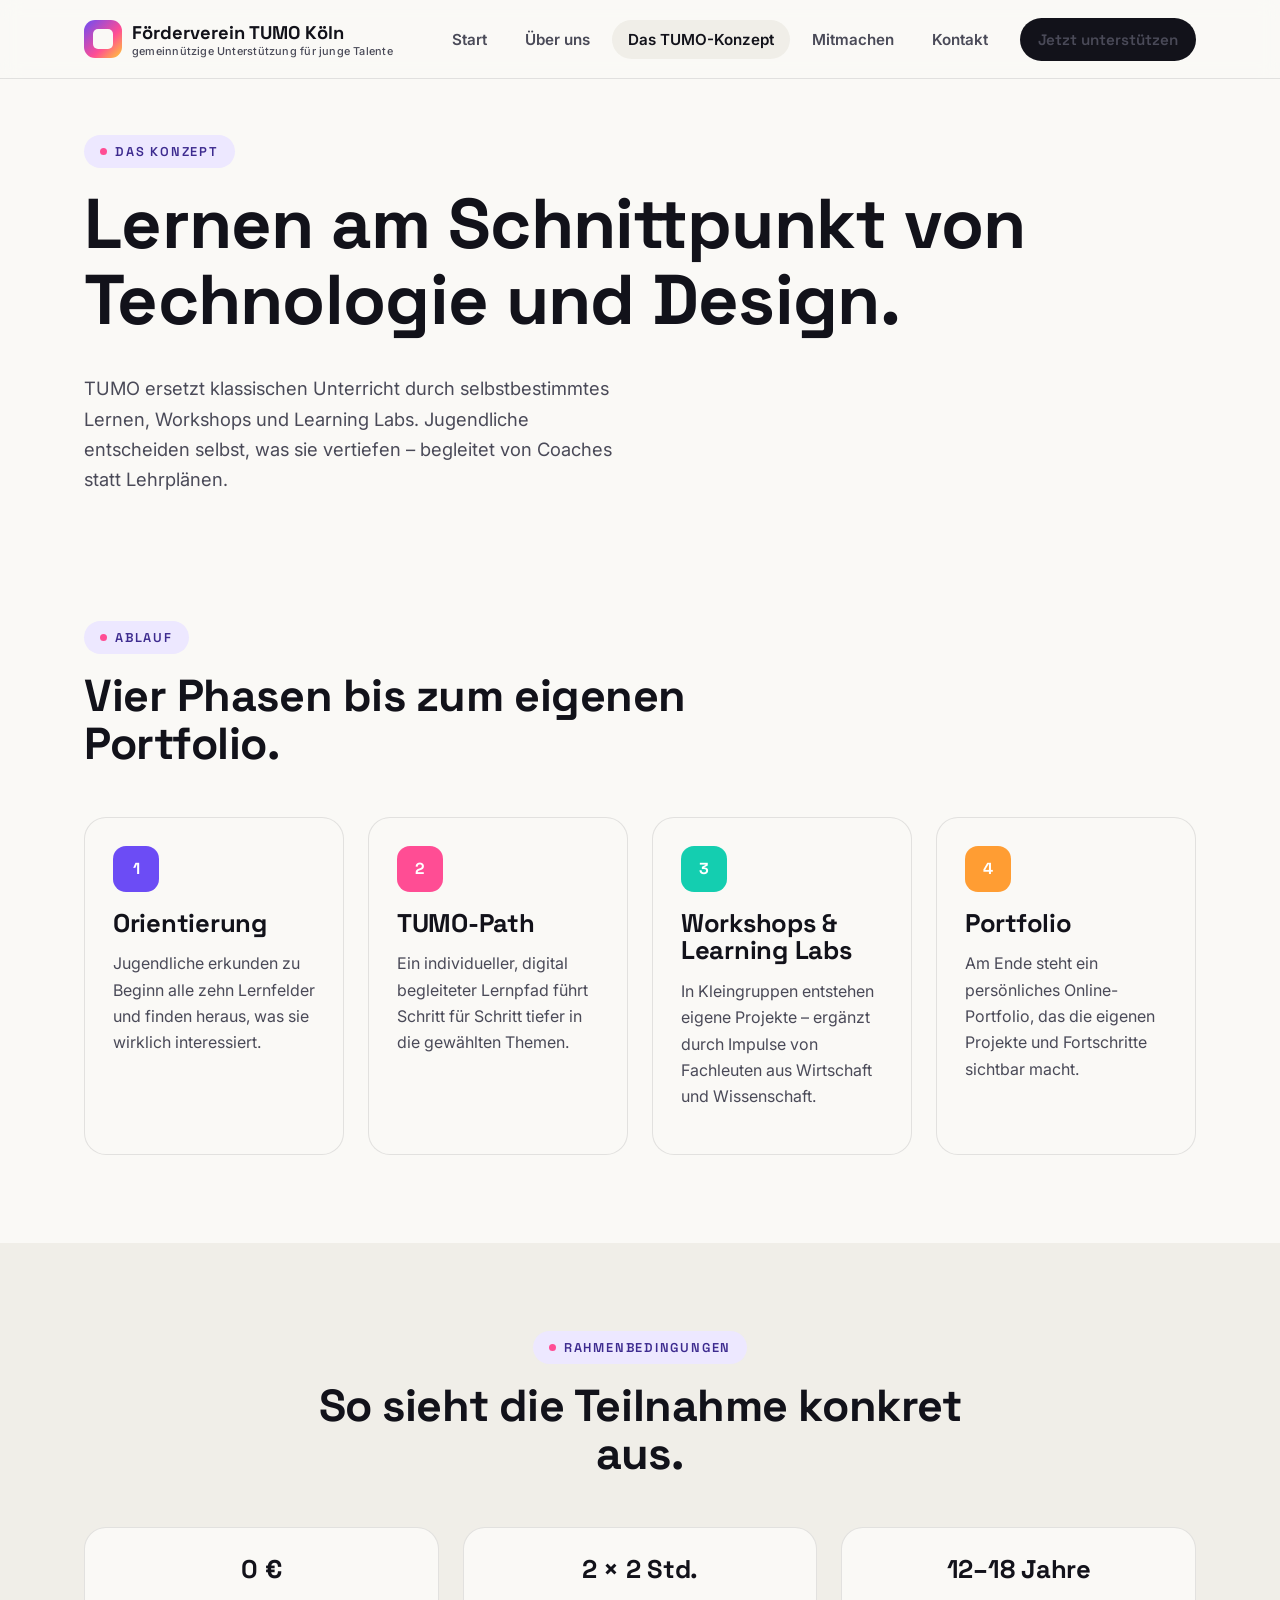
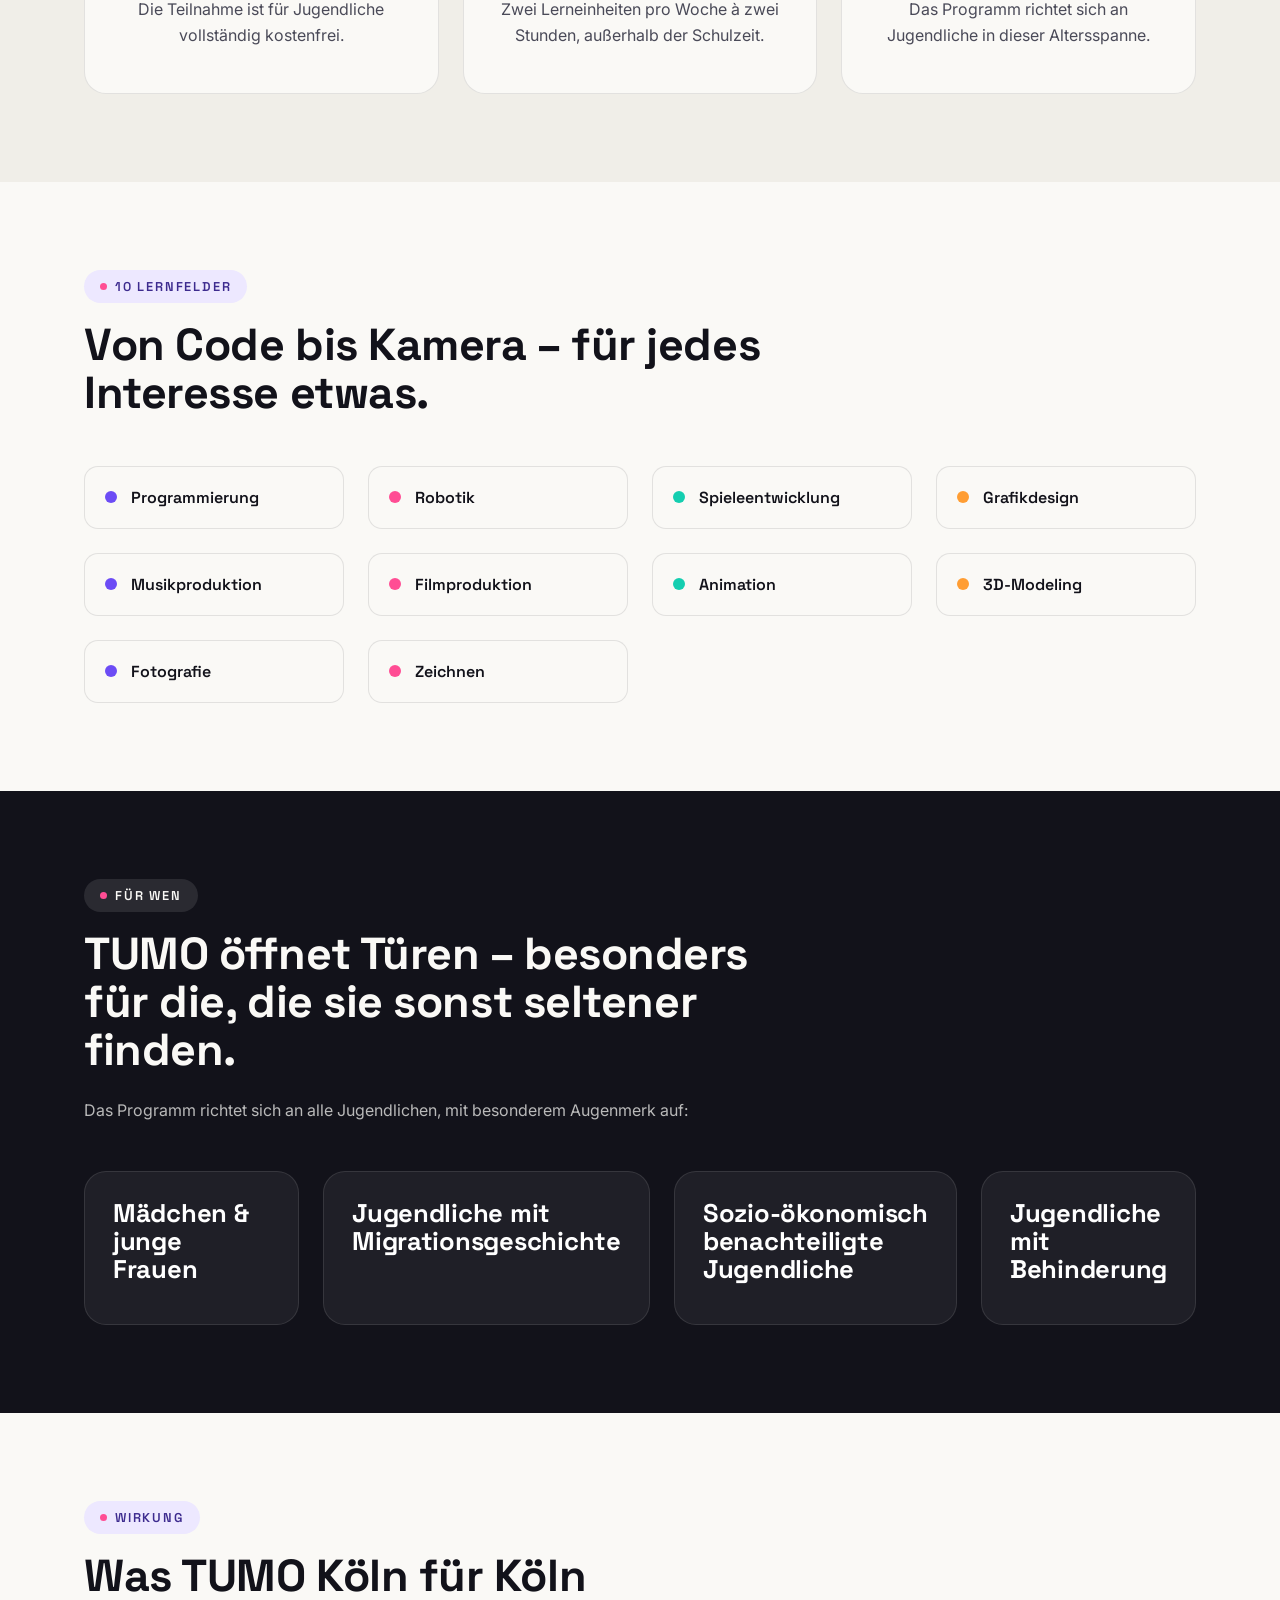
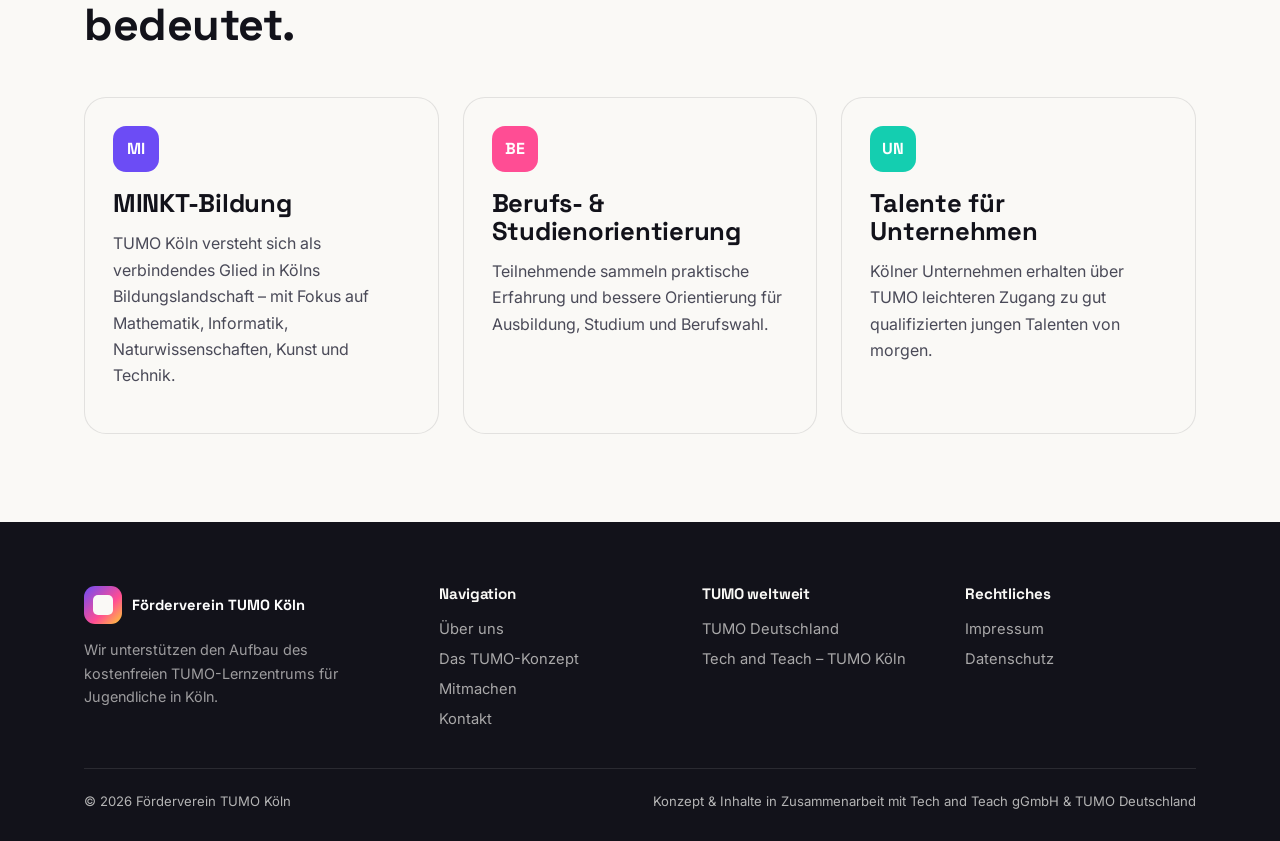
==== angebot.html @ 78b3e626 "Initial version: Förderverein TUMO Köln website Neue Website als Ersatz für die bisherige Elementor/" ====
<!doctype html>
<html lang="de">
<head>
<meta charset="UTF-8">
<meta name="viewport" content="width=device-width, initial-scale=1">
<title>Das TUMO-Konzept – Förderverein TUMO Köln</title>
<meta name="description" content="So funktioniert TUMO: Orientierungsphase, individueller Lernpfad, Workshops, Learning Labs und Portfolio – kostenfrei für Jugendliche von 12 bis 18.">
<link rel="preconnect" href="https://fonts.googleapis.com">
<link rel="preconnect" href="https://fonts.gstatic.com" crossorigin>
<link href="https://fonts.googleapis.com/css2?family=Space+Grotesk:wght@500;700&family=Inter:wght@400;500;600;700&display=swap" rel="stylesheet">
<link rel="stylesheet" href="css/style.css">
</head>
<body>

<header class="site-header">
  <div class="container">
    <a href="index.html" class="brand">
      <span class="brand-mark" aria-hidden="true"></span>
      <span>Förderverein TUMO Köln<small>gemeinnützige Unterstützung für junge Talente</small></span>
    </a>
    <nav class="main-nav" id="main-nav">
      <a href="index.html">Start</a>
      <a href="ueber-uns.html">Über uns</a>
      <a href="angebot.html" aria-current="page">Das TUMO-Konzept</a>
      <a href="mitmachen.html">Mitmachen</a>
      <a href="kontakt.html">Kontakt</a>
      <div class="nav-cta">
        <a href="mitmachen.html#spenden" class="btn btn-primary">Jetzt unterstützen</a>
      </div>
    </nav>
    <button class="nav-toggle" aria-label="Menü öffnen" aria-expanded="false">
      <span></span><span></span><span></span>
    </button>
  </div>
</header>

<main>

  <section class="page-hero">
    <div class="container">
      <span class="eyebrow">Das Konzept</span>
      <h1>Lernen am Schnittpunkt von Technologie und Design.</h1>
      <p class="hero-lead">TUMO ersetzt klassischen Unterricht durch selbstbestimmtes Lernen, Workshops und
        Learning Labs. Jugendliche entscheiden selbst, was sie vertiefen – begleitet von Coaches statt
        Lehrplänen.</p>
    </div>
  </section>

  <section>
    <div class="container">
      <div class="section-head">
        <span class="eyebrow">Ablauf</span>
        <h2>Vier Phasen bis zum eigenen Portfolio.</h2>
      </div>
      <div class="grid grid-4">
        <div class="card">
          <div class="icon swatch-1">1</div>
          <h3>Orientierung</h3>
          <p>Jugendliche erkunden zu Beginn alle zehn Lernfelder und finden heraus, was sie wirklich
            interessiert.</p>
        </div>
        <div class="card">
          <div class="icon swatch-2">2</div>
          <h3>TUMO-Path</h3>
          <p>Ein individueller, digital begleiteter Lernpfad führt Schritt für Schritt tiefer in die
            gewählten Themen.</p>
        </div>
        <div class="card">
          <div class="icon swatch-3">3</div>
          <h3>Workshops &amp; Learning Labs</h3>
          <p>In Kleingruppen entstehen eigene Projekte – ergänzt durch Impulse von Fachleuten aus Wirtschaft
            und Wissenschaft.</p>
        </div>
        <div class="card">
          <div class="icon swatch-4">4</div>
          <h3>Portfolio</h3>
          <p>Am Ende steht ein persönliches Online-Portfolio, das die eigenen Projekte und Fortschritte
            sichtbar macht.</p>
        </div>
      </div>
    </div>
  </section>

  <section class="section-alt">
    <div class="container">
      <div class="section-head center">
        <span class="eyebrow">Rahmenbedingungen</span>
        <h2>So sieht die Teilnahme konkret aus.</h2>
      </div>
      <div class="grid grid-3">
        <div class="card text-center">
          <h3>0 €</h3>
          <p>Die Teilnahme ist für Jugendliche vollständig kostenfrei.</p>
        </div>
        <div class="card text-center">
          <h3>2 × 2 Std.</h3>
          <p>Zwei Lerneinheiten pro Woche à zwei Stunden, außerhalb der Schulzeit.</p>
        </div>
        <div class="card text-center">
          <h3>12–18 Jahre</h3>
          <p>Das Programm richtet sich an Jugendliche in dieser Altersspanne.</p>
        </div>
      </div>
    </div>
  </section>

  <section>
    <div class="container">
      <div class="section-head">
        <span class="eyebrow">10 Lernfelder</span>
        <h2>Von Code bis Kamera – für jedes Interesse etwas.</h2>
      </div>
      <div class="grid grid-4">
        <div class="field-card"><span class="dot" style="background:var(--purple)"></span>Programmierung</div>
        <div class="field-card"><span class="dot" style="background:var(--pink)"></span>Robotik</div>
        <div class="field-card"><span class="dot" style="background:var(--teal)"></span>Spieleentwicklung</div>
        <div class="field-card"><span class="dot" style="background:#ff9d33"></span>Grafikdesign</div>
        <div class="field-card"><span class="dot" style="background:var(--purple)"></span>Musikproduktion</div>
        <div class="field-card"><span class="dot" style="background:var(--pink)"></span>Filmproduktion</div>
        <div class="field-card"><span class="dot" style="background:var(--teal)"></span>Animation</div>
        <div class="field-card"><span class="dot" style="background:#ff9d33"></span>3D-Modeling</div>
        <div class="field-card"><span class="dot" style="background:var(--purple)"></span>Fotografie</div>
        <div class="field-card"><span class="dot" style="background:var(--pink)"></span>Zeichnen</div>
      </div>
    </div>
  </section>

  <section class="section-dark">
    <div class="container">
      <div class="section-head">
        <span class="eyebrow">Für wen</span>
        <h2>TUMO öffnet Türen – besonders für die, die sie sonst seltener finden.</h2>
        <p>Das Programm richtet sich an alle Jugendlichen, mit besonderem Augenmerk auf:</p>
      </div>
      <div class="grid grid-4">
        <div class="card" style="background:rgba(255,255,255,0.06);border-color:rgba(255,255,255,0.1);">
          <h3 style="color:#fff;">Mädchen &amp; junge Frauen</h3>
        </div>
        <div class="card" style="background:rgba(255,255,255,0.06);border-color:rgba(255,255,255,0.1);">
          <h3 style="color:#fff;">Jugendliche mit Migrationsgeschichte</h3>
        </div>
        <div class="card" style="background:rgba(255,255,255,0.06);border-color:rgba(255,255,255,0.1);">
          <h3 style="color:#fff;">Sozio-ökonomisch benachteiligte Jugendliche</h3>
        </div>
        <div class="card" style="background:rgba(255,255,255,0.06);border-color:rgba(255,255,255,0.1);">
          <h3 style="color:#fff;">Jugendliche mit Behinderung</h3>
        </div>
      </div>
    </div>
  </section>

  <section>
    <div class="container">
      <div class="section-head">
        <span class="eyebrow">Wirkung</span>
        <h2>Was TUMO Köln für Köln bedeutet.</h2>
      </div>
      <div class="grid grid-3">
        <div class="card">
          <div class="icon swatch-1">MI</div>
          <h3>MINKT-Bildung</h3>
          <p>TUMO Köln versteht sich als verbindendes Glied in Kölns Bildungslandschaft – mit Fokus auf
            Mathematik, Informatik, Naturwissenschaften, Kunst und Technik.</p>
        </div>
        <div class="card">
          <div class="icon swatch-2">BE</div>
          <h3>Berufs- &amp; Studienorientierung</h3>
          <p>Teilnehmende sammeln praktische Erfahrung und bessere Orientierung für Ausbildung, Studium und
            Berufswahl.</p>
        </div>
        <div class="card">
          <div class="icon swatch-3">UN</div>
          <h3>Talente für Unternehmen</h3>
          <p>Kölner Unternehmen erhalten über TUMO leichteren Zugang zu gut qualifizierten jungen Talenten
            von morgen.</p>
        </div>
      </div>
    </div>
  </section>

</main>

<footer class="site-footer">
  <div class="container">
    <div class="footer-grid">
      <div>
        <a href="index.html" class="brand" style="color:#fff;margin-bottom:14px;">
          <span class="brand-mark" aria-hidden="true"></span>
          <span>Förderverein TUMO Köln</span>
        </a>
        <p style="color:rgba(250,249,246,0.6);font-size:0.9rem;max-width:32ch;">
          Wir unterstützen den Aufbau des kostenfreien TUMO-Lernzentrums für Jugendliche in Köln.
        </p>
      </div>
      <div>
        <h4>Navigation</h4>
        <ul>
          <li><a href="ueber-uns.html">Über uns</a></li>
          <li><a href="angebot.html">Das TUMO-Konzept</a></li>
          <li><a href="mitmachen.html">Mitmachen</a></li>
          <li><a href="kontakt.html">Kontakt</a></li>
        </ul>
      </div>
      <div>
        <h4>TUMO weltweit</h4>
        <ul>
          <li><a href="https://tumo.de/" target="_blank" rel="noopener">TUMO Deutschland</a></li>
          <li><a href="https://www.techandteach.de/tumo-koeln" target="_blank" rel="noopener">Tech and Teach – TUMO Köln</a></li>
        </ul>
      </div>
      <div>
        <h4>Rechtliches</h4>
        <ul>
          <li><a href="impressum.html">Impressum</a></li>
          <li><a href="datenschutz.html">Datenschutz</a></li>
        </ul>
      </div>
    </div>
    <div class="footer-bottom">
      <span>© <span data-year></span> Förderverein TUMO Köln</span>
      <span>Konzept &amp; Inhalte in Zusammenarbeit mit Tech and Teach gGmbH &amp; TUMO Deutschland</span>
    </div>
  </div>
</footer>

<script src="js/main.js"></script>
</body>
</html>
---- css/style.css ----
/* =========================================================
   Förderverein TUMO Köln – Design System
   ========================================================= */

:root {
  --ink: #12121a;
  --ink-soft: #4a4a58;
  --paper: #faf9f6;
  --paper-alt: #f0eee8;
  --purple: #6c4cf5;
  --purple-deep: #3d2b8f;
  --pink: #ff4d94;
  --yellow: #ffcc33;
  --teal: #14ceb0;
  --line: rgba(18, 18, 26, 0.1);
  --radius: 22px;
  --radius-sm: 14px;
  --shadow: 0 18px 40px -18px rgba(18, 18, 26, 0.35);
  --container: 1160px;
  --ff-display: "Space Grotesk", "Segoe UI", sans-serif;
  --ff-body: "Inter", "Segoe UI", sans-serif;
}

* {
  box-sizing: border-box;
}

html {
  scroll-behavior: smooth;
}

body {
  margin: 0;
  font-family: var(--ff-body);
  color: var(--ink);
  background: var(--paper);
  -webkit-font-smoothing: antialiased;
  overflow-x: hidden;
}

img {
  max-width: 100%;
  display: block;
}

a {
  color: inherit;
}

h1, h2, h3, h4 {
  font-family: var(--ff-display);
  line-height: 1.08;
  margin: 0 0 0.5em;
  letter-spacing: -0.01em;
}

h1 { font-size: clamp(2.4rem, 5.5vw, 4.4rem); }
h2 { font-size: clamp(1.9rem, 3.6vw, 2.8rem); }
h3 { font-size: clamp(1.25rem, 2vw, 1.6rem); }

p {
  line-height: 1.65;
  color: var(--ink-soft);
  margin: 0 0 1em;
}

.container {
  max-width: var(--container);
  margin: 0 auto;
  padding: 0 24px;
}

.eyebrow {
  display: inline-flex;
  align-items: center;
  gap: 8px;
  font-family: var(--ff-display);
  font-size: 0.8rem;
  font-weight: 600;
  text-transform: uppercase;
  letter-spacing: 0.14em;
  color: var(--purple-deep);
  background: #ede8ff;
  padding: 8px 16px;
  border-radius: 999px;
  margin-bottom: 18px;
}

.eyebrow::before {
  content: "";
  width: 7px;
  height: 7px;
  border-radius: 50%;
  background: var(--pink);
}

/* ---------- Buttons ---------- */

.btn {
  display: inline-flex;
  align-items: center;
  justify-content: center;
  gap: 8px;
  font-family: var(--ff-display);
  font-weight: 600;
  font-size: 1rem;
  padding: 15px 28px;
  border-radius: 999px;
  text-decoration: none;
  border: 2px solid transparent;
  cursor: pointer;
  transition: transform 0.18s ease, box-shadow 0.18s ease, background 0.18s ease, color 0.18s ease;
}

.btn-primary {
  background: var(--ink);
  color: var(--paper);
}
.btn-primary:hover {
  transform: translateY(-2px);
  box-shadow: var(--shadow);
  background: var(--purple);
}

.btn-secondary {
  background: transparent;
  color: var(--ink);
  border-color: var(--ink);
}
.btn-secondary:hover {
  transform: translateY(-2px);
  background: var(--ink);
  color: var(--paper);
}

.btn-light {
  background: var(--paper);
  color: var(--ink);
}
.btn-light:hover {
  transform: translateY(-2px);
  background: var(--yellow);
}

/* ---------- Header ---------- */

.site-header {
  position: sticky;
  top: 0;
  z-index: 100;
  background: rgba(250, 249, 246, 0.85);
  backdrop-filter: blur(10px);
  border-bottom: 1px solid var(--line);
}

.site-header .container {
  display: flex;
  align-items: center;
  justify-content: space-between;
  height: 78px;
}

.brand {
  display: flex;
  align-items: center;
  gap: 10px;
  text-decoration: none;
  font-family: var(--ff-display);
  font-weight: 700;
  font-size: 1.15rem;
  color: var(--ink);
}

.brand-mark {
  width: 38px;
  height: 38px;
  border-radius: 11px;
  background: linear-gradient(135deg, var(--purple), var(--pink) 60%, var(--yellow));
  position: relative;
  flex-shrink: 0;
}
.brand-mark::after {
  content: "";
  position: absolute;
  inset: 9px;
  border-radius: 5px;
  background: var(--paper);
}

.brand small {
  display: block;
  font-family: var(--ff-body);
  font-weight: 500;
  font-size: 0.68rem;
  color: var(--ink-soft);
  letter-spacing: 0.02em;
}

.main-nav {
  display: flex;
  align-items: center;
  gap: 6px;
}

.main-nav a {
  text-decoration: none;
  font-weight: 600;
  font-size: 0.95rem;
  color: var(--ink-soft);
  padding: 10px 16px;
  border-radius: 999px;
  transition: background 0.15s ease, color 0.15s ease;
}

.main-nav a:hover,
.main-nav a[aria-current="page"] {
  background: var(--paper-alt);
  color: var(--ink);
}

.nav-cta {
  margin-left: 10px;
}

.nav-toggle {
  display: none;
  background: none;
  border: none;
  cursor: pointer;
  padding: 8px;
}

.nav-toggle span {
  display: block;
  width: 24px;
  height: 2px;
  background: var(--ink);
  margin: 5px 0;
  transition: transform 0.2s ease, opacity 0.2s ease;
}

@media (max-width: 900px) {
  .nav-toggle {
    display: block;
  }
  .main-nav {
    position: fixed;
    inset: 78px 0 0 0;
    background: var(--paper);
    flex-direction: column;
    align-items: stretch;
    padding: 20px 24px 40px;
    gap: 4px;
    transform: translateY(-8px);
    opacity: 0;
    pointer-events: none;
    transition: opacity 0.2s ease, transform 0.2s ease;
  }
  .main-nav.is-open {
    opacity: 1;
    transform: translateY(0);
    pointer-events: auto;
  }
  .main-nav a {
    padding: 14px 12px;
    font-size: 1.1rem;
    border-bottom: 1px solid var(--line);
    border-radius: 0;
  }
  .nav-cta {
    margin: 14px 0 0;
  }
  .nav-cta .btn {
    width: 100%;
  }
}

/* ---------- Hero ---------- */

.hero {
  position: relative;
  padding: 76px 0 100px;
  overflow: hidden;
}

.hero-blob {
  position: absolute;
  border-radius: 50%;
  filter: blur(50px);
  opacity: 0.55;
  z-index: 0;
}
.hero-blob.b1 { width: 420px; height: 420px; background: var(--purple); top: -180px; right: -120px; }
.hero-blob.b2 { width: 320px; height: 320px; background: var(--yellow); bottom: -140px; left: -100px; opacity: 0.4; }
.hero-blob.b3 { width: 260px; height: 260px; background: var(--teal); top: 220px; right: 10%; opacity: 0.3; }

.hero-inner {
  position: relative;
  z-index: 1;
  display: grid;
  grid-template-columns: 1.1fr 0.9fr;
  gap: 48px;
  align-items: center;
}

@media (max-width: 900px) {
  .hero-inner {
    grid-template-columns: 1fr;
  }
}

.hero h1 span {
  background: linear-gradient(100deg, var(--purple), var(--pink));
  -webkit-background-clip: text;
  background-clip: text;
  color: transparent;
}

.hero-lead {
  font-size: 1.15rem;
  max-width: 46ch;
}

.hero-actions {
  display: flex;
  flex-wrap: wrap;
  gap: 14px;
  margin-top: 28px;
}

.hero-stats {
  display: flex;
  gap: 28px;
  margin-top: 44px;
  flex-wrap: wrap;
}

.hero-stat strong {
  display: block;
  font-family: var(--ff-display);
  font-size: 1.8rem;
}

.hero-stat span {
  font-size: 0.85rem;
  color: var(--ink-soft);
}

.hero-card {
  background: var(--ink);
  color: var(--paper);
  border-radius: var(--radius);
  padding: 32px;
  box-shadow: var(--shadow);
  position: relative;
}

.hero-card .tag {
  display: inline-block;
  font-size: 0.75rem;
  font-weight: 700;
  text-transform: uppercase;
  letter-spacing: 0.1em;
  background: var(--pink);
  padding: 5px 12px;
  border-radius: 999px;
  margin-bottom: 16px;
}

.hero-card ul {
  list-style: none;
  margin: 20px 0 0;
  padding: 0;
  display: grid;
  gap: 12px;
}

.hero-card li {
  display: flex;
  align-items: center;
  gap: 12px;
  font-weight: 500;
  font-size: 0.95rem;
  padding: 10px 12px;
  background: rgba(255,255,255,0.06);
  border-radius: var(--radius-sm);
}

.hero-card li em {
  font-style: normal;
  width: 30px;
  height: 30px;
  border-radius: 9px;
  display: flex;
  align-items: center;
  justify-content: center;
  font-family: var(--ff-display);
  font-weight: 700;
  flex-shrink: 0;
}

/* ---------- Sections ---------- */

section {
  padding: 88px 0;
}

.section-alt {
  background: var(--paper-alt);
}

.section-dark {
  background: var(--ink);
  color: var(--paper);
}
.section-dark p { color: rgba(250,249,246,0.72); }
.section-dark .eyebrow { background: rgba(255,255,255,0.1); color: var(--paper); }

.section-head {
  max-width: 720px;
  margin: 0 0 48px;
}

.section-head.center {
  margin-left: auto;
  margin-right: auto;
  text-align: center;
}

/* ---------- Grids & Cards ---------- */

.grid {
  display: grid;
  gap: 24px;
}

.grid-3 { grid-template-columns: repeat(3, 1fr); }
.grid-2 { grid-template-columns: repeat(2, 1fr); }
.grid-4 { grid-template-columns: repeat(4, 1fr); }

@media (max-width: 900px) {
  .grid-3, .grid-4 { grid-template-columns: repeat(2, 1fr); }
}
@media (max-width: 620px) {
  .grid-3, .grid-4, .grid-2 { grid-template-columns: 1fr; }
}

.card {
  background: var(--paper);
  border-radius: var(--radius);
  padding: 28px;
  border: 1px solid var(--line);
  transition: transform 0.2s ease, box-shadow 0.2s ease;
}

.card:hover {
  transform: translateY(-4px);
  box-shadow: var(--shadow);
}

.card .icon {
  width: 46px;
  height: 46px;
  border-radius: 13px;
  display: flex;
  align-items: center;
  justify-content: center;
  font-family: var(--ff-display);
  font-weight: 700;
  color: #fff;
  margin-bottom: 18px;
}

.swatch-1 { background: var(--purple); }
.swatch-2 { background: var(--pink); }
.swatch-3 { background: var(--teal); }
.swatch-4 { background: #ff9d33; }

.field-card {
  background: var(--paper);
  border: 1px solid var(--line);
  border-radius: var(--radius-sm);
  padding: 20px;
  display: flex;
  align-items: center;
  gap: 14px;
  font-weight: 600;
  font-family: var(--ff-display);
}

.field-card .dot {
  width: 12px;
  height: 12px;
  border-radius: 50%;
  flex-shrink: 0;
}

/* ---------- Timeline ---------- */

.timeline {
  position: relative;
  margin-top: 40px;
  padding-left: 28px;
  border-left: 2px solid var(--line);
  display: grid;
  gap: 36px;
}

.timeline-item {
  position: relative;
}

.timeline-item::before {
  content: "";
  position: absolute;
  left: -35px;
  top: 4px;
  width: 14px;
  height: 14px;
  border-radius: 50%;
  background: var(--purple);
  border: 3px solid var(--paper);
  box-shadow: 0 0 0 2px var(--purple);
}

.timeline-item .when {
  font-family: var(--ff-display);
  font-weight: 700;
  color: var(--purple-deep);
  font-size: 0.9rem;
  text-transform: uppercase;
  letter-spacing: 0.06em;
  margin-bottom: 6px;
  display: block;
}

/* ---------- CTA banner ---------- */

.cta-banner {
  background: linear-gradient(120deg, var(--purple), var(--purple-deep));
  color: #fff;
  border-radius: var(--radius);
  padding: 56px;
  display: flex;
  align-items: center;
  justify-content: space-between;
  gap: 32px;
  flex-wrap: wrap;
}

.cta-banner h2 {
  margin: 0 0 6px;
}

.cta-banner p {
  color: rgba(255,255,255,0.8);
  margin: 0;
}

/* ---------- Footer ---------- */

.site-footer {
  background: var(--ink);
  color: rgba(250,249,246,0.7);
  padding: 64px 0 32px;
}

.footer-grid {
  display: grid;
  grid-template-columns: 1.4fr 1fr 1fr 1fr;
  gap: 32px;
  padding-bottom: 40px;
  border-bottom: 1px solid rgba(255,255,255,0.1);
}

@media (max-width: 760px) {
  .footer-grid { grid-template-columns: 1fr 1fr; }
}

.footer-grid h4 {
  color: var(--paper);
  font-size: 0.95rem;
  margin-bottom: 16px;
}

.footer-grid ul {
  list-style: none;
  padding: 0;
  margin: 0;
  display: grid;
  gap: 10px;
}

.footer-grid a {
  text-decoration: none;
  color: rgba(250,249,246,0.65);
  font-size: 0.92rem;
}
.footer-grid a:hover { color: #fff; }

.footer-bottom {
  display: flex;
  justify-content: space-between;
  align-items: center;
  flex-wrap: wrap;
  gap: 12px;
  padding-top: 24px;
  font-size: 0.82rem;
}

/* ---------- Utility ---------- */

.text-center { text-align: center; }
.mt-0 { margin-top: 0; }

.tag-list {
  display: flex;
  flex-wrap: wrap;
  gap: 10px;
  margin-top: 18px;
}

.tag-pill {
  background: var(--paper-alt);
  border: 1px solid var(--line);
  padding: 8px 14px;
  border-radius: 999px;
  font-size: 0.85rem;
  font-weight: 600;
}

.callout {
  background: #fff8e0;
  border: 1px solid #f3e0a0;
  border-radius: var(--radius-sm);
  padding: 20px 24px;
  font-size: 0.95rem;
}
.callout strong { color: var(--ink); }

.page-hero {
  padding: 56px 0 20px;
}

.two-col {
  display: grid;
  grid-template-columns: 1fr 1fr;
  gap: 40px;
  align-items: start;
}
@media (max-width: 820px) {
  .two-col { grid-template-columns: 1fr; }
}

table.legal {
  width: 100%;
  border-collapse: collapse;
  margin: 20px 0;
}
table.legal td {
  padding: 10px 0;
  border-bottom: 1px solid var(--line);
  vertical-align: top;
}
table.legal td:first-child {
  font-weight: 600;
  width: 220px;
  color: var(--ink);
}

.todo-flag {
  display: inline-block;
  background: var(--pink);
  color: #fff;
  font-size: 0.7rem;
  font-weight: 700;
  padding: 2px 8px;
  border-radius: 6px;
  margin-left: 8px;
  vertical-align: middle;
  text-transform: uppercase;
}
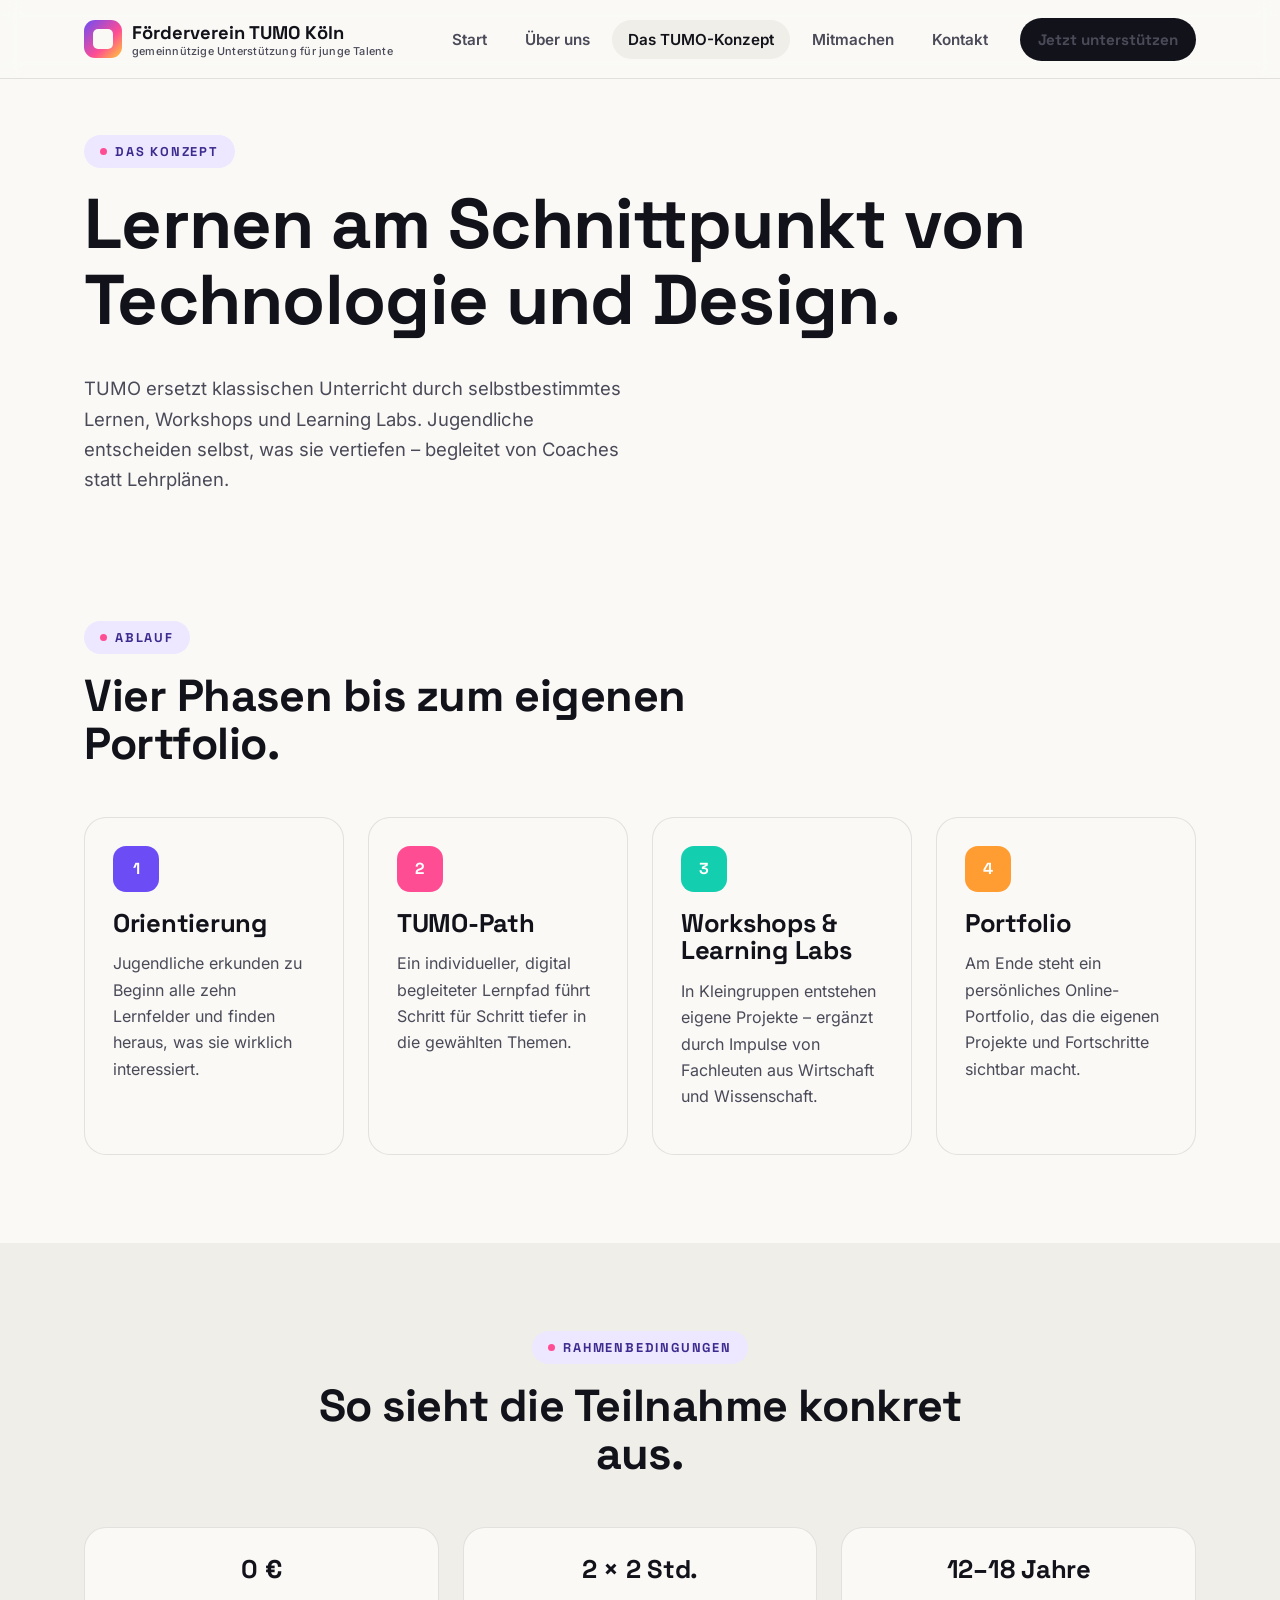
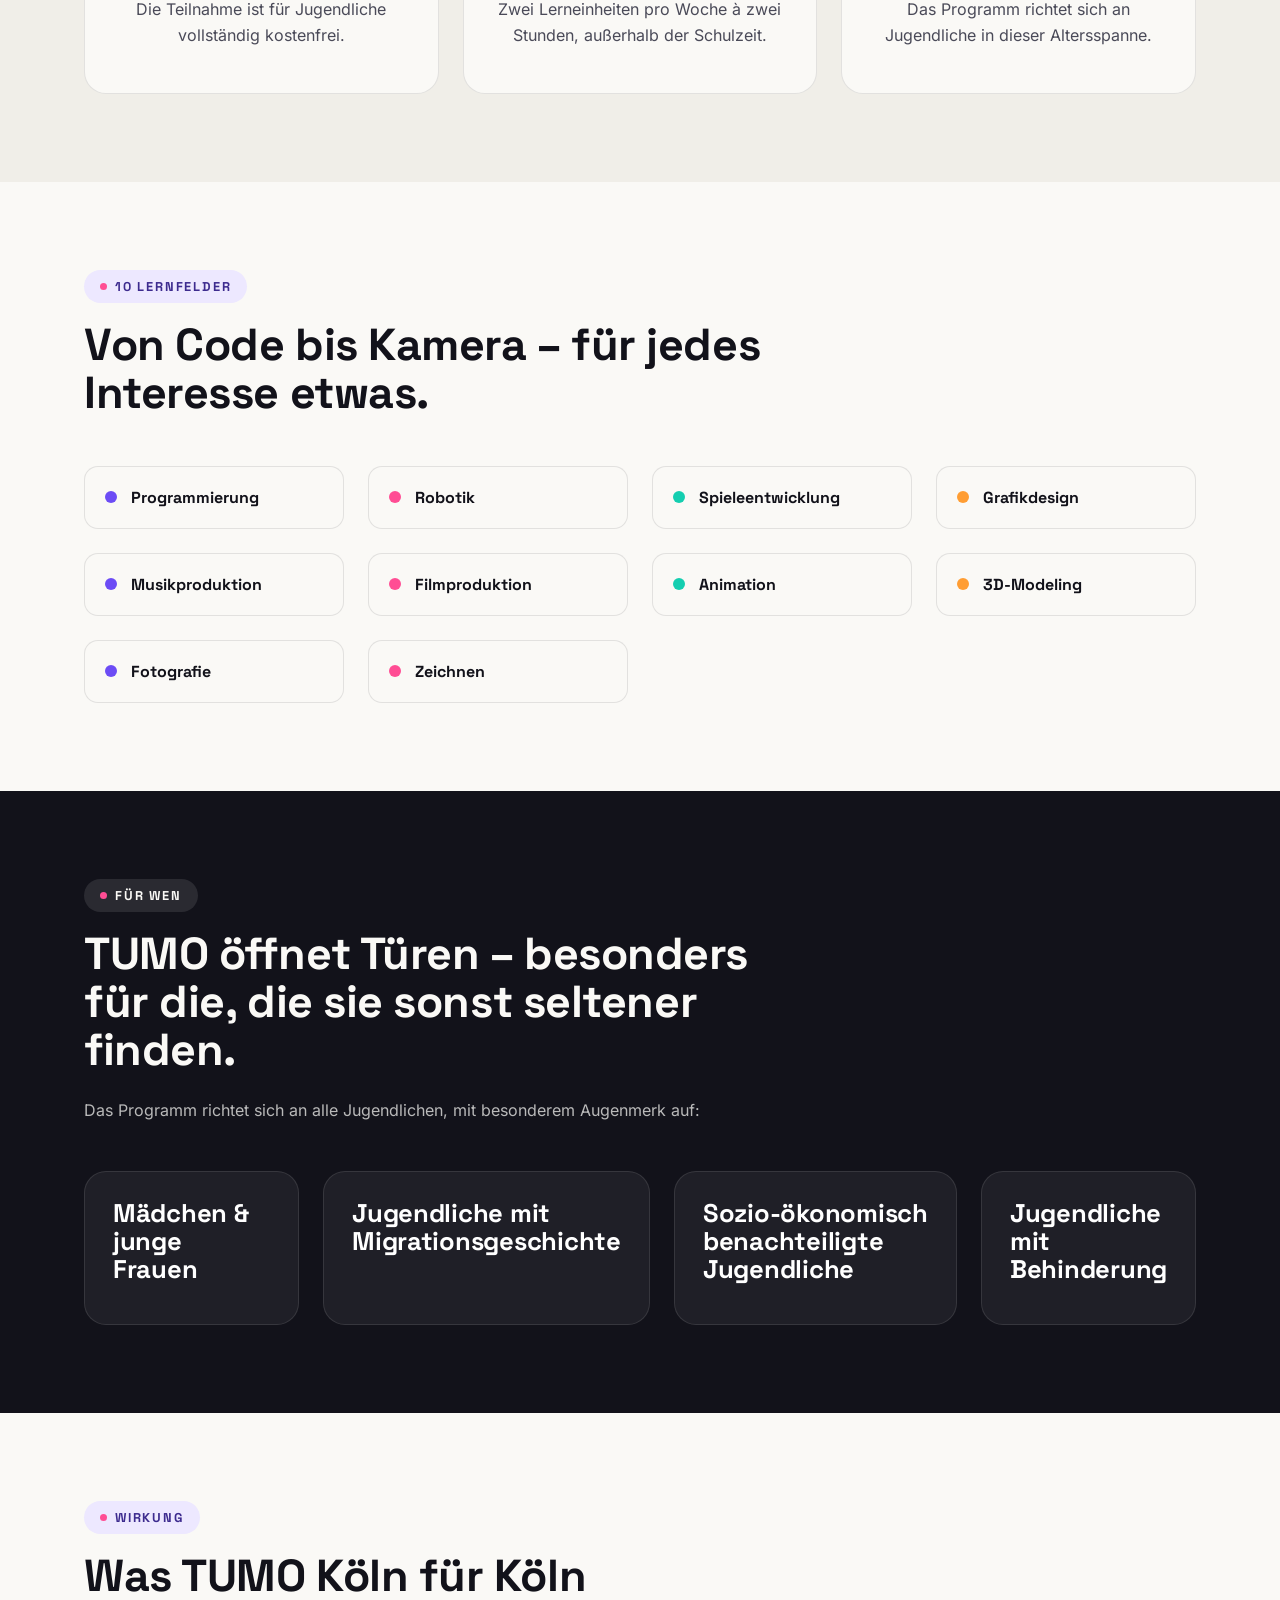
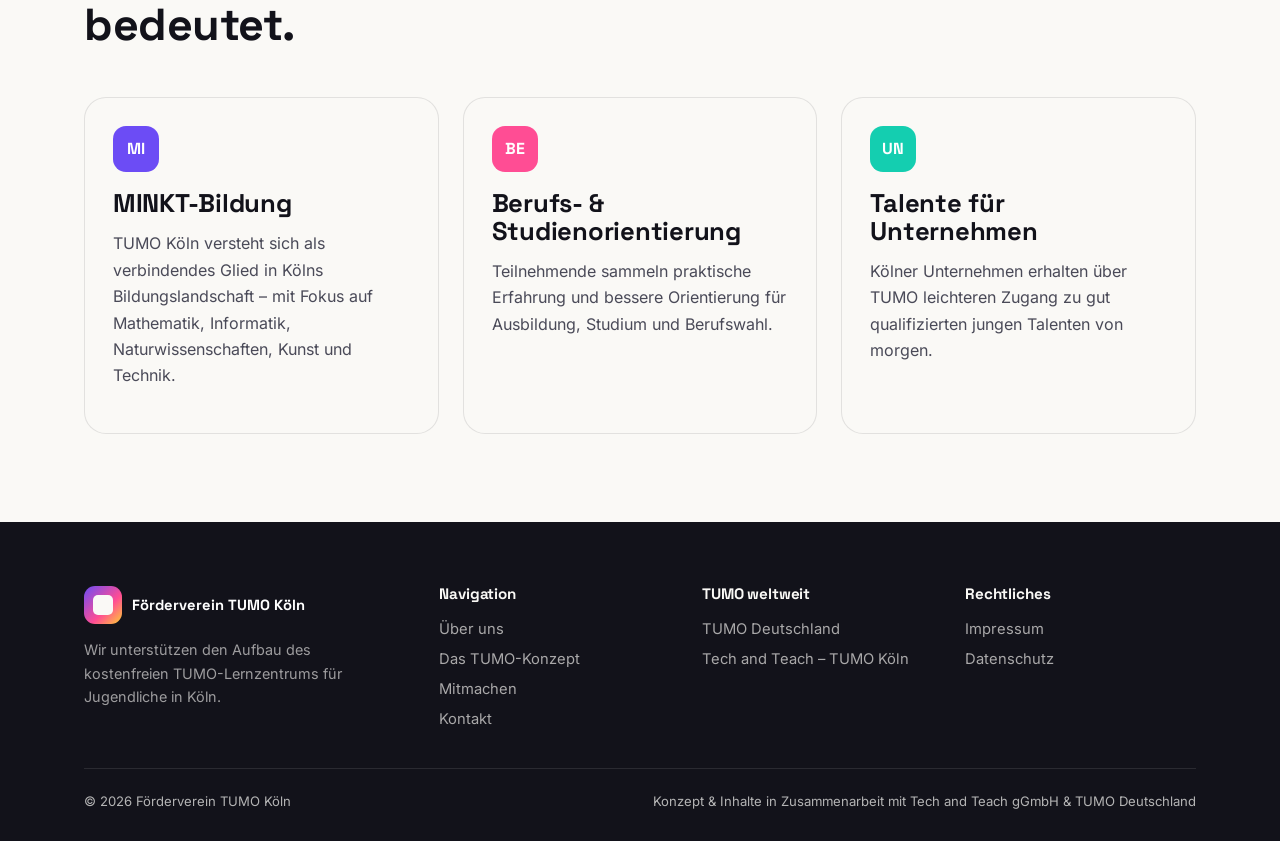
==== commit f20bdf25: "Kennzeichnung "Verein in Gründung", DDG/MStV, Schriften lokal - Platzhalter durch Hinweise ersetzt, " ====
--- a/angebot.html
+++ b/angebot.html
@@ -5,9 +5,6 @@
 <meta name="viewport" content="width=device-width, initial-scale=1">
 <title>Das TUMO-Konzept – Förderverein TUMO Köln</title>
 <meta name="description" content="So funktioniert TUMO: Orientierungsphase, individueller Lernpfad, Workshops, Learning Labs und Portfolio – kostenfrei für Jugendliche von 12 bis 18.">
-<link rel="preconnect" href="https://fonts.googleapis.com">
-<link rel="preconnect" href="https://fonts.gstatic.com" crossorigin>
-<link href="https://fonts.googleapis.com/css2?family=Space+Grotesk:wght@500;700&family=Inter:wght@400;500;600;700&display=swap" rel="stylesheet">
 <link rel="stylesheet" href="css/style.css">
 </head>
 <body>
--- a/css/style.css
+++ b/css/style.css
@@ -1,6 +1,116 @@
 /* =========================================================
    Förderverein TUMO Köln – Design System
    ========================================================= */
+
+/* Schriften lokal eingebunden (keine Verbindung zu Google-Servern) */
+
+@font-face {
+  font-family: "Inter";
+  font-style: normal;
+  font-weight: 400;
+  font-display: swap;
+  src: url("../assets/fonts/inter-latin-ext-400.woff2") format("woff2");
+  unicode-range: U+0100-02BA, U+02BD-02C5, U+02C7-02CC, U+02CE-02D7, U+02DD-02FF, U+0304, U+0308, U+0329, U+1D00-1DBF, U+1E00-1E9F, U+1EF2-1EFF, U+2020, U+20A0-20AB, U+20AD-20C0, U+2113, U+2C60-2C7F, U+A720-A7FF;
+}
+
+@font-face {
+  font-family: "Inter";
+  font-style: normal;
+  font-weight: 400;
+  font-display: swap;
+  src: url("../assets/fonts/inter-latin-400.woff2") format("woff2");
+  unicode-range: U+0000-00FF, U+0131, U+0152-0153, U+02BB-02BC, U+02C6, U+02DA, U+02DC, U+0304, U+0308, U+0329, U+2000-206F, U+20AC, U+2122, U+2191, U+2193, U+2212, U+2215, U+FEFF, U+FFFD;
+}
+
+@font-face {
+  font-family: "Inter";
+  font-style: normal;
+  font-weight: 500;
+  font-display: swap;
+  src: url("../assets/fonts/inter-latin-ext-500.woff2") format("woff2");
+  unicode-range: U+0100-02BA, U+02BD-02C5, U+02C7-02CC, U+02CE-02D7, U+02DD-02FF, U+0304, U+0308, U+0329, U+1D00-1DBF, U+1E00-1E9F, U+1EF2-1EFF, U+2020, U+20A0-20AB, U+20AD-20C0, U+2113, U+2C60-2C7F, U+A720-A7FF;
+}
+
+@font-face {
+  font-family: "Inter";
+  font-style: normal;
+  font-weight: 500;
+  font-display: swap;
+  src: url("../assets/fonts/inter-latin-500.woff2") format("woff2");
+  unicode-range: U+0000-00FF, U+0131, U+0152-0153, U+02BB-02BC, U+02C6, U+02DA, U+02DC, U+0304, U+0308, U+0329, U+2000-206F, U+20AC, U+2122, U+2191, U+2193, U+2212, U+2215, U+FEFF, U+FFFD;
+}
+
+@font-face {
+  font-family: "Inter";
+  font-style: normal;
+  font-weight: 600;
+  font-display: swap;
+  src: url("../assets/fonts/inter-latin-ext-600.woff2") format("woff2");
+  unicode-range: U+0100-02BA, U+02BD-02C5, U+02C7-02CC, U+02CE-02D7, U+02DD-02FF, U+0304, U+0308, U+0329, U+1D00-1DBF, U+1E00-1E9F, U+1EF2-1EFF, U+2020, U+20A0-20AB, U+20AD-20C0, U+2113, U+2C60-2C7F, U+A720-A7FF;
+}
+
+@font-face {
+  font-family: "Inter";
+  font-style: normal;
+  font-weight: 600;
+  font-display: swap;
+  src: url("../assets/fonts/inter-latin-600.woff2") format("woff2");
+  unicode-range: U+0000-00FF, U+0131, U+0152-0153, U+02BB-02BC, U+02C6, U+02DA, U+02DC, U+0304, U+0308, U+0329, U+2000-206F, U+20AC, U+2122, U+2191, U+2193, U+2212, U+2215, U+FEFF, U+FFFD;
+}
+
+@font-face {
+  font-family: "Inter";
+  font-style: normal;
+  font-weight: 700;
+  font-display: swap;
+  src: url("../assets/fonts/inter-latin-ext-700.woff2") format("woff2");
+  unicode-range: U+0100-02BA, U+02BD-02C5, U+02C7-02CC, U+02CE-02D7, U+02DD-02FF, U+0304, U+0308, U+0329, U+1D00-1DBF, U+1E00-1E9F, U+1EF2-1EFF, U+2020, U+20A0-20AB, U+20AD-20C0, U+2113, U+2C60-2C7F, U+A720-A7FF;
+}
+
+@font-face {
+  font-family: "Inter";
+  font-style: normal;
+  font-weight: 700;
+  font-display: swap;
+  src: url("../assets/fonts/inter-latin-700.woff2") format("woff2");
+  unicode-range: U+0000-00FF, U+0131, U+0152-0153, U+02BB-02BC, U+02C6, U+02DA, U+02DC, U+0304, U+0308, U+0329, U+2000-206F, U+20AC, U+2122, U+2191, U+2193, U+2212, U+2215, U+FEFF, U+FFFD;
+}
+
+@font-face {
+  font-family: "Space Grotesk";
+  font-style: normal;
+  font-weight: 500;
+  font-display: swap;
+  src: url("../assets/fonts/space-grotesk-latin-ext-500.woff2") format("woff2");
+  unicode-range: U+0100-02BA, U+02BD-02C5, U+02C7-02CC, U+02CE-02D7, U+02DD-02FF, U+0304, U+0308, U+0329, U+1D00-1DBF, U+1E00-1E9F, U+1EF2-1EFF, U+2020, U+20A0-20AB, U+20AD-20C0, U+2113, U+2C60-2C7F, U+A720-A7FF;
+}
+
+@font-face {
+  font-family: "Space Grotesk";
+  font-style: normal;
+  font-weight: 500;
+  font-display: swap;
+  src: url("../assets/fonts/space-grotesk-latin-500.woff2") format("woff2");
+  unicode-range: U+0000-00FF, U+0131, U+0152-0153, U+02BB-02BC, U+02C6, U+02DA, U+02DC, U+0304, U+0308, U+0329, U+2000-206F, U+20AC, U+2122, U+2191, U+2193, U+2212, U+2215, U+FEFF, U+FFFD;
+}
+
+@font-face {
+  font-family: "Space Grotesk";
+  font-style: normal;
+  font-weight: 700;
+  font-display: swap;
+  src: url("../assets/fonts/space-grotesk-latin-ext-700.woff2") format("woff2");
+  unicode-range: U+0100-02BA, U+02BD-02C5, U+02C7-02CC, U+02CE-02D7, U+02DD-02FF, U+0304, U+0308, U+0329, U+1D00-1DBF, U+1E00-1E9F, U+1EF2-1EFF, U+2020, U+20A0-20AB, U+20AD-20C0, U+2113, U+2C60-2C7F, U+A720-A7FF;
+}
+
+@font-face {
+  font-family: "Space Grotesk";
+  font-style: normal;
+  font-weight: 700;
+  font-display: swap;
+  src: url("../assets/fonts/space-grotesk-latin-700.woff2") format("woff2");
+  unicode-range: U+0000-00FF, U+0131, U+0152-0153, U+02BB-02BC, U+02C6, U+02DA, U+02DC, U+0304, U+0308, U+0329, U+2000-206F, U+20AC, U+2122, U+2191, U+2193, U+2212, U+2215, U+FEFF, U+FFFD;
+}
 
 :root {
   --ink: #12121a;
@@ -148,9 +258,21 @@
   position: sticky;
   top: 0;
   z-index: 100;
+  border-bottom: 1px solid var(--line);
+}
+
+/* Blur lives on a pseudo-element rather than .site-header itself: a
+   backdrop-filter on an ancestor turns it into the containing block for
+   position:fixed descendants, which would break the fixed mobile nav
+   below (it would size itself against this 78px bar instead of the
+   viewport and collapse to an invisible sliver). */
+.site-header::before {
+  content: "";
+  position: absolute;
+  inset: 0;
+  z-index: -1;
   background: rgba(250, 249, 246, 0.85);
   backdrop-filter: blur(10px);
-  border-bottom: 1px solid var(--line);
 }
 
 .site-header .container {
@@ -260,6 +382,7 @@
     opacity: 1;
     transform: translateY(0);
     pointer-events: auto;
+    box-shadow: var(--shadow);
   }
   .main-nav a {
     padding: 14px 12px;
